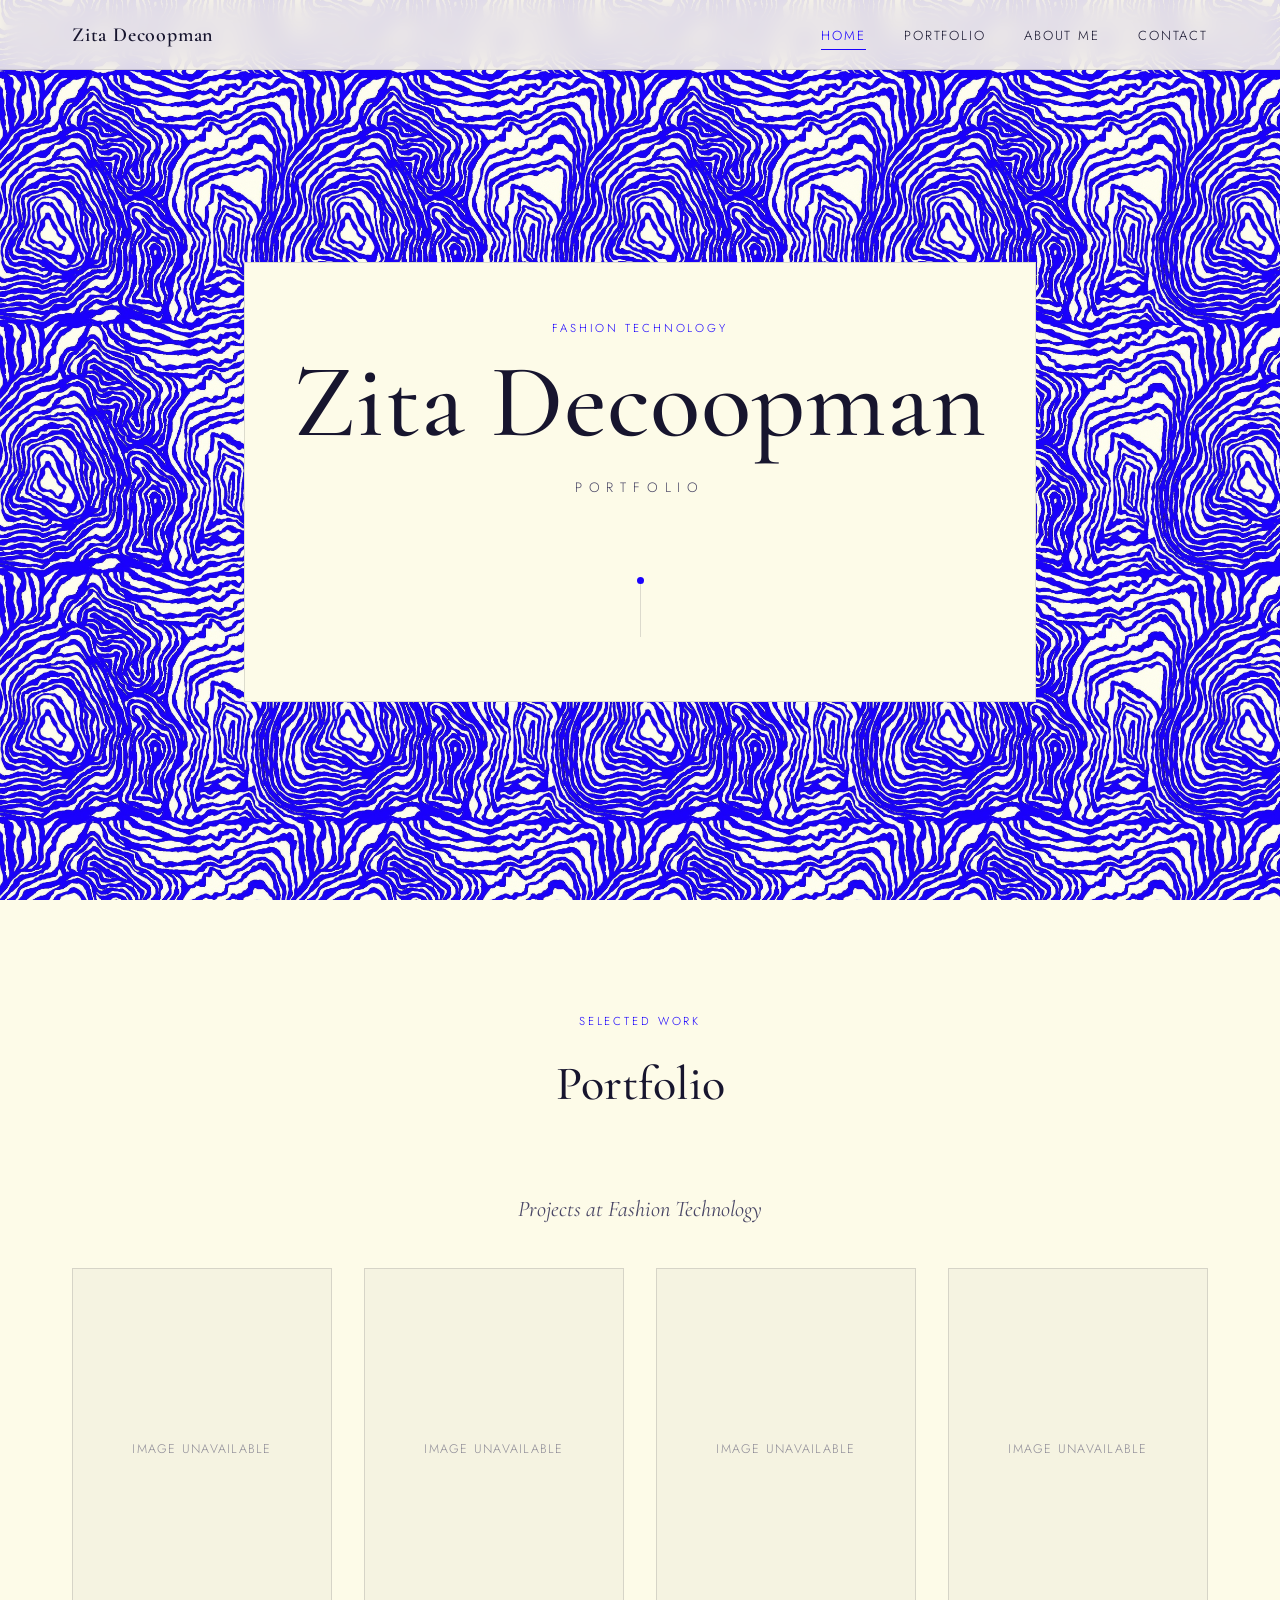
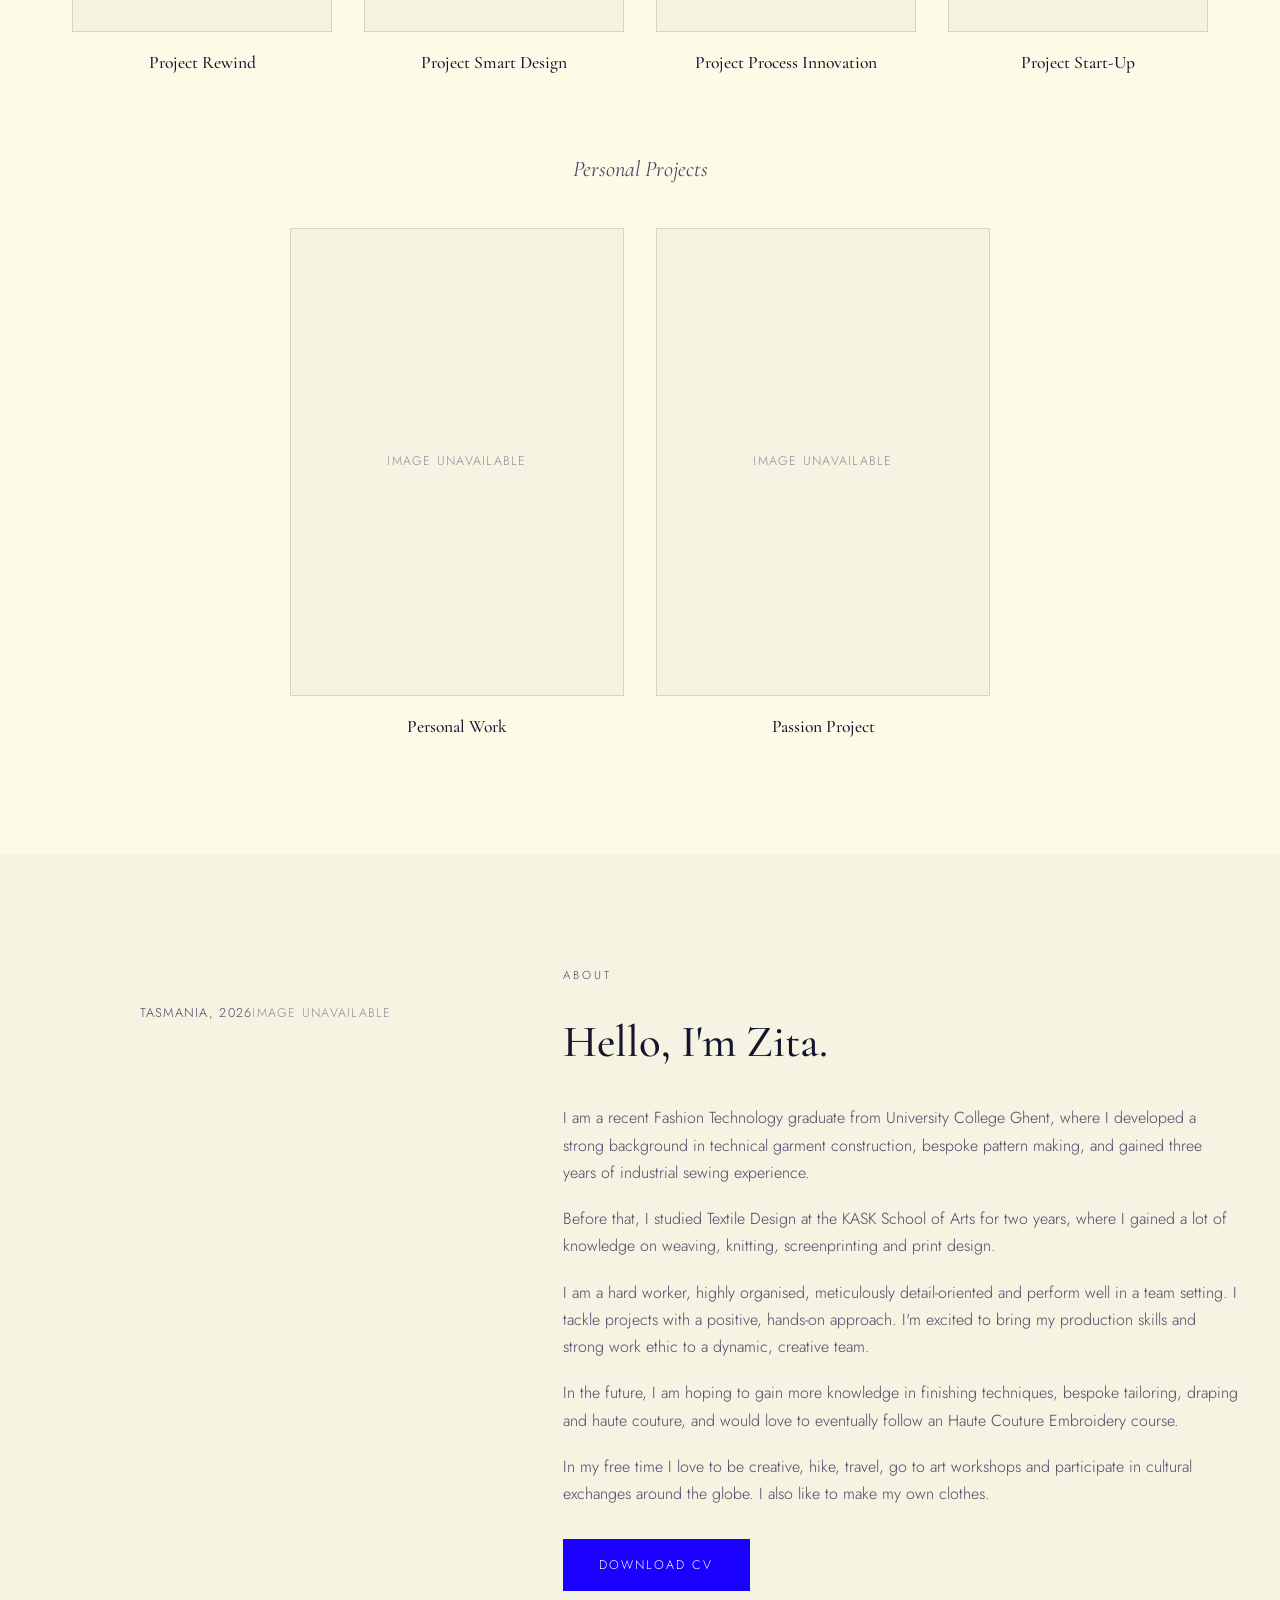
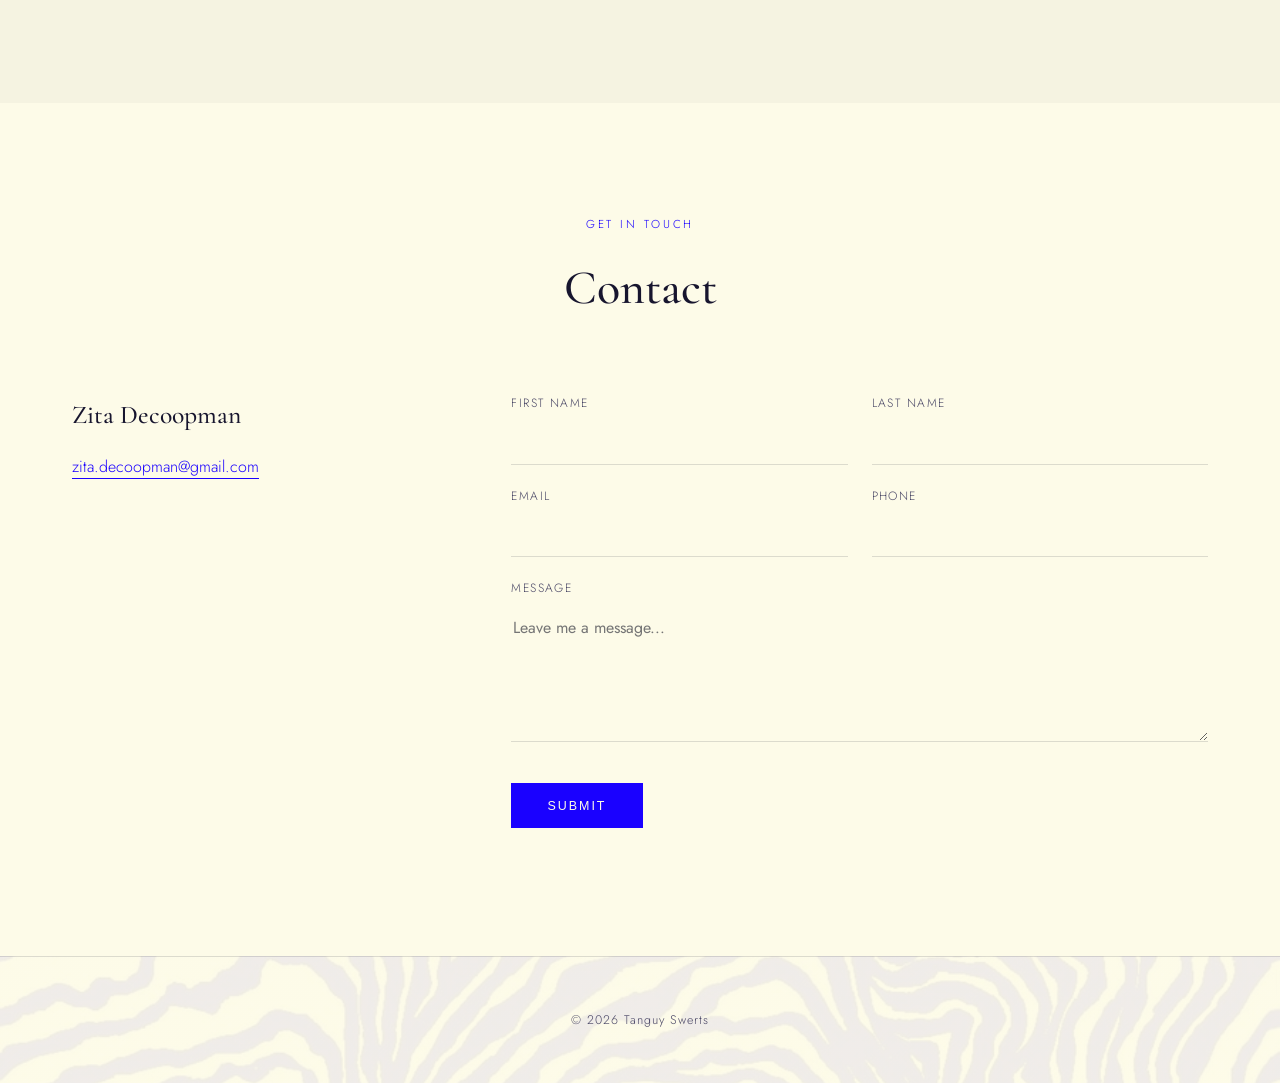
==== index.html @ 2f741ac9 "Add deferred publishing, off for now, and correct the copyright Same change as the Sojozino dashboar" ====
<!DOCTYPE html>
<html lang="en">
<head>
<meta charset="UTF-8">
<meta name="viewport" content="width=device-width, initial-scale=1.0">
<title>Zita Decoopman — Portfolio</title>
<link rel="icon" href="assets/favicon.svg" type="image/svg+xml">
<meta name="description" id="metaDescription" content="Zita Decoopman — Fashion Technology portfolio: garment construction, pattern making, and textile design.">
<meta property="og:type" content="website">
<meta property="og:title" id="ogTitle" content="Zita Decoopman — Portfolio">
<meta property="og:description" id="ogDescription" content="Fashion Technology portfolio: garment construction, pattern making, and textile design.">
<meta property="og:image" id="ogImage" content="">
<meta name="twitter:card" content="summary_large_image">
<link rel="stylesheet" href="styles.css?v=20260817w">
<link rel="preconnect" href="https://fonts.googleapis.com">
<link rel="preconnect" href="https://fonts.gstatic.com" crossorigin>
<link href="https://fonts.googleapis.com/css2?family=Cormorant+Garamond:ital,wght@0,400;0,500;0,600;1,400&family=Jost:wght@300;400;500;600&display=swap" rel="stylesheet">
</head>
<body>

<div class="noise"></div>

<header class="site-header">
  <nav class="nav">
    <a class="brand" href="#top">Zita Decoopman</a>
    <button class="nav-toggle" id="navToggle" aria-label="Toggle menu"><span></span></button>
    <ul class="nav-links" id="navLinks">
      <li><a href="#top" class="active">Home</a></li>
      <li><a href="#portfolio">Portfolio</a></li>
      <li><a href="#about">About me</a></li>
      <li><a href="#contact">Contact</a></li>
    </ul>
  </nav>
</header>

<main>

  <section class="hero" id="top">
    <div class="hero-inner">
      <p class="eyebrow" id="heroEyebrow">Fashion Technology</p>
      <h1 id="heroName">Zita<br>Decoopman</h1>
      <p class="hero-sub" id="heroSub">Portfolio</p>
      <a href="#portfolio" class="scroll-cue" aria-label="Scroll to portfolio">
        <span></span>
      </a>
    </div>
  </section>

  <section class="section" id="portfolio">
    <div class="section-head">
      <p class="eyebrow">Selected Work</p>
      <h2>Portfolio</h2>
    </div>

    <div class="group">
      <h3 class="group-title" id="groupTitleFashion">Projects at Fashion Technology</h3>
      <div class="grid" id="grid-fashion-technology">

        <a class="card" href="project.html?slug=rewind">
          <div class="card-img">
            <img src="https://static.wixstatic.com/media/2b9010_2779f286eb1f439da102f7cb54a46444~mv2.jpg/v1/crop/x_0,y_165,w_3000,h_4170/fill/w_600,h_836,al_c,q_90,usm_0.66_1.00_0.01,enc_avif,quality_auto/Project1Zita3.jpg" alt="Project Rewind" loading="lazy">
          </div>
          <h4>Project Rewind</h4>
        </a>

        <a class="card" href="project.html?slug=project-smart-design">
          <div class="card-img">
            <img src="https://static.wixstatic.com/media/2b9010_55c07d2bf1d54e5b99c849e26a76e49b~mv2.png/v1/crop/x_15,y_0,w_631,h_878/fill/w_600,h_836,al_c,q_90,usm_0.66_1.00_0.01,enc_avif,quality_auto/moodboard.png" alt="Project Smart Design" loading="lazy">
          </div>
          <h4>Project Smart Design</h4>
        </a>

        <a class="card" href="project.html?slug=project-1">
          <div class="card-img">
            <img src="https://static.wixstatic.com/media/2b9010_dcf22825c2104f6ab67da7e4a5bf4349~mv2.png/v1/crop/x_0,y_9,w_468,h_652/fill/w_600,h_836,al_c,q_90,usm_0.66_1.00_0.01,enc_avif,quality_auto/Afbeelding1.png" alt="Project Process Innovation" loading="lazy">
          </div>
          <h4>Project Process Innovation</h4>
        </a>

        <a class="card" href="project.html?slug=project-start-up">
          <div class="card-img">
            <img src="https://static.wixstatic.com/media/2b9010_7824657309d9474cb3e39d6437048b00~mv2.jpg/v1/fill/w_600,h_900,al_c,q_90,usm_0.66_1.00_0.01,enc_avif,quality_auto/2b9010_7824657309d9474cb3e39d6437048b00~mv2.jpg" alt="Project Start-Up" loading="lazy">
          </div>
          <h4>Project Start-Up</h4>
        </a>

      </div>
    </div>

    <div class="group">
      <h3 class="group-title" id="groupTitlePersonal">Personal Projects</h3>
      <div class="grid grid-narrow" id="grid-personal">

        <a class="card" href="project.html?slug=personal-projects">
          <div class="card-img">
            <img src="https://static.wixstatic.com/media/2b9010_03bd9e8658604ad49a6aa13436086335~mv2.jpg/v1/crop/x_0,y_40,w_3508,h_4880/fill/w_600,h_836,al_c,q_90,usm_0.66_1.00_0.01,enc_avif,quality_auto/Streep%20motief%202%20versie%202%20herhaling%20bordeaux%20achtergrond.jpg" alt="Personal work" loading="lazy">
          </div>
          <h4>Personal Work</h4>
        </a>

        <a class="card" href="project.html?slug=my-biggest-passion-project">
          <div class="card-img">
            <img src="https://static.wixstatic.com/media/2b9010_32876051d1324bd6bece70205273ed70~mv2.jpg/v1/crop/x_0,y_170,w_3602,h_5011/fill/w_600,h_836,al_c,q_90,usm_0.66_1.00_0.01,enc_avif,quality_auto/000058_JPG.jpg" alt="Passion Project" loading="lazy">
          </div>
          <h4>Passion Project</h4>
        </a>

      </div>
    </div>
  </section>

  <section class="section about" id="about">
    <div class="about-grid">
      <div class="about-img">
        <img id="aboutPhoto" src="https://static.wixstatic.com/media/2b9010_cdddf2bce00c4118ad6ce1038162e111~mv2.jpg/v1/fill/w_760,h_900,al_c,q_90,usm_0.66_1.00_0.01,enc_avif,quality_auto/IMG20260212152751.jpg" alt="Zita Decoopman">
        <p class="caption" id="aboutCaption">Tasmania, 2026</p>
      </div>
      <div class="about-copy">
        <p class="eyebrow" id="aboutEyebrow">About</p>
        <h2 id="aboutHeading">Hello, I'm Zita.</h2>
        <div id="aboutParagraphs">
          <p>I am a recent Fashion Technology graduate from University College Ghent, where I developed a strong background in technical garment construction, bespoke pattern making, and gained three years of industrial sewing experience.</p>
          <p>Before that, I studied Textile Design at the KASK School of Arts for two years, where I gained a lot of knowledge on weaving, knitting, screenprinting and print design.</p>
          <p>I am a hard worker, highly organised, meticulously detail-oriented and perform well in a team setting. I tackle projects with a positive, hands-on approach. I'm excited to bring my production skills and strong work ethic to a dynamic, creative team.</p>
          <p>In the future, I am hoping to gain more knowledge in finishing techniques, bespoke tailoring, draping and haute couture, and would love to eventually follow an Haute Couture Embroidery course.</p>
          <p>In my free time I love to be creative, hike, travel, go to art workshops and participate in cultural exchanges around the globe. I also like to make my own clothes.</p>
        </div>
        <a class="btn" id="cvLink" href="https://d9d3094d-d20d-4425-894e-5f9dd99a4810.filesusr.com/ugd/2b9010_0c677cfa68ea4978b6426710576d04e5.docx?dn=Resume%20Zita%20Decoopman.docx">Download CV</a>
      </div>
    </div>
  </section>

  <section class="section contact" id="contact">
    <div class="section-head">
      <p class="eyebrow">Get in touch</p>
      <h2>Contact</h2>
    </div>
    <div class="contact-grid">
      <div class="contact-info">
        <h3 id="contactName">Zita Decoopman</h3>
        <p><a href="mailto:zita.decoopman@gmail.com" id="contactEmail">zita.decoopman@gmail.com</a></p>
      </div>
      <form class="contact-form" id="contactForm">
        <div class="row">
          <div class="field">
            <label for="fname">First Name</label>
            <input type="text" id="fname" name="fname" required>
          </div>
          <div class="field">
            <label for="lname">Last Name</label>
            <input type="text" id="lname" name="lname">
          </div>
        </div>
        <div class="row">
          <div class="field">
            <label for="email">Email</label>
            <input type="email" id="email" name="email" required>
          </div>
          <div class="field">
            <label for="phone">Phone</label>
            <input type="tel" id="phone" name="phone">
          </div>
        </div>
        <div class="field">
          <label for="message">Message</label>
          <textarea id="message" name="message" rows="5" placeholder="Leave me a message..." required></textarea>
        </div>
        <button type="submit" class="btn">Submit</button>
        <p class="form-note" id="formNote"></p>
      </form>
    </div>
  </section>

</main>

<footer class="site-footer">
  <div class="social-links" id="socialLinks"></div>
  <p>&copy; <span id="year"></span> Tanguy Swerts</p>
</footer>

<script src="site-data.js?v=20260817o"></script>
<script src="script.js?v=20260817r"></script>
</body>
</html>
---- styles.css ----
:root {
  --cream: #fdfbe8;
  --cream-2: #f9f4d8;
  --ink: #17152e;
  --ink-soft: #4a4766;
  --accent: #1a01ff;
  --accent-dark: #1200b8;
  --line: rgba(23,21,46,0.14);
  --serif: 'Cormorant Garamond', Georgia, serif;
  --sans: 'Jost', 'Helvetica Neue', Arial, sans-serif;
}

* { box-sizing: border-box; }
html { scroll-behavior: smooth; }

body {
  margin: 0;
  background: var(--cream);
  color: var(--ink);
  font-family: var(--sans);
  font-weight: 300;
  line-height: 1.7;
  -webkit-font-smoothing: antialiased;
}

/* Fixed header covers the top ~5.5rem of the viewport, so an anchor-linked
   section (nav click, #hash in a URL) would otherwise land partly hidden
   behind it. */
section[id], .hero { scroll-margin-top: 5.5rem; }

/* Subtle film-grain texture over the whole page — a cheap, static SVG noise
   pattern (no image request), very low opacity so it reads as paper texture
   rather than visible noise. Sits above the background, below all content. */
.noise {
  position: fixed;
  inset: 0;
  z-index: 1;
  pointer-events: none;
  opacity: 0.035;
  mix-blend-mode: multiply;
  background-image: url("data:image/svg+xml,%3Csvg xmlns='http://www.w3.org/2000/svg' width='160' height='160'%3E%3Cfilter id='n'%3E%3CfeTurbulence type='fractalNoise' baseFrequency='0.85' numOctaves='2' stitchTiles='stitch'/%3E%3C/filter%3E%3Crect width='100%25' height='100%25' filter='url(%23n)'/%3E%3C/svg%3E");
}

img { max-width: 100%; display: block; }

a {
  color: inherit;
  text-decoration: none;
}

.eyebrow {
  font-family: var(--sans);
  text-transform: uppercase;
  letter-spacing: 0.25em;
  font-size: 0.72rem;
  color: var(--accent);
  margin: 0 0 0.8rem;
}

h1, h2, h3, h4 {
  font-family: var(--serif);
  font-weight: 500;
  margin: 0;
  color: var(--ink);
}

/* Header / Nav */
.site-header {
  position: fixed;
  top: 0; left: 0; right: 0;
  z-index: 100;
  background: rgba(253,251,232,0.85);
  backdrop-filter: blur(10px);
  border-bottom: 1px solid var(--line);
}

.nav {
  max-width: 1200px;
  margin: 0 auto;
  padding: 1.1rem 2rem;
  display: flex;
  align-items: center;
  justify-content: space-between;
}

.nav-left {
  display: flex;
  align-items: center;
  gap: 0.9rem;
}

.brand {
  font-family: var(--serif);
  font-size: 1.25rem;
  letter-spacing: 0.04em;
  font-weight: 600;
}

/* Back-to-portfolio control on project pages, living in the nav bar instead
   of floating over the page content (where it could overlap a long title). */
.nav-back {
  display: inline-flex;
  align-items: center;
  justify-content: center;
  width: 32px;
  height: 32px;
  flex-shrink: 0;
  border: 1px solid var(--line);
  border-radius: 50%;
  font-size: 1.1rem;
  line-height: 1;
  color: var(--ink-soft);
  transition: background 0.2s, color 0.2s, border-color 0.2s;
}
.nav-back:hover {
  background: var(--accent);
  border-color: var(--accent);
  color: var(--cream);
}

.nav-links {
  list-style: none;
  display: flex;
  gap: 2.4rem;
  margin: 0;
  padding: 0;
}

.nav-links a {
  font-size: 0.82rem;
  text-transform: uppercase;
  letter-spacing: 0.14em;
  padding-bottom: 4px;
  border-bottom: 1px solid transparent;
  transition: border-color 0.25s, color 0.25s;
}

.nav-links a:hover,
.nav-links a.active {
  border-color: var(--accent);
  color: var(--accent);
}

.nav-toggle {
  display: none;
  background: none;
  border: none;
  width: 28px;
  height: 20px;
  position: relative;
  cursor: pointer;
}
.nav-toggle span,
.nav-toggle::before,
.nav-toggle::after {
  content: '';
  position: absolute;
  left: 0; right: 0;
  height: 1px;
  background: var(--ink);
  transition: 0.25s;
}
.nav-toggle::before { top: 0; }
.nav-toggle span { top: 50%; transform: translateY(-50%); }
.nav-toggle::after { bottom: 0; }

/* Hero */
.hero {
  min-height: 100vh;
  display: flex;
  align-items: center;
  justify-content: center;
  text-align: center;
  padding: 6rem 1.5rem 2rem;
  position: relative;
  background-image: url('assets/hero-pattern.jpg');
  background-repeat: repeat;
  background-size: 300px auto;
}

.hero-inner {
  max-width: 900px;
  position: relative;
  z-index: 1;
  background: var(--cream);
  padding: 3.5rem 3rem;
  border: 1px solid var(--line);
}

.hero h1 {
  font-size: clamp(3rem, 9vw, 6.5rem);
  line-height: 0.98;
  letter-spacing: 0.01em;
}

.hero-sub {
  margin-top: 1.4rem;
  text-transform: uppercase;
  letter-spacing: 0.5em;
  font-size: 0.85rem;
  color: var(--ink-soft);
}

.scroll-cue {
  display: inline-block;
  margin-top: 4rem;
  width: 1px;
  height: 60px;
  background: var(--line);
  position: relative;
}
.scroll-cue span {
  position: absolute;
  top: 0; left: -3px;
  width: 7px; height: 7px;
  border-radius: 50%;
  background: var(--accent);
  animation: cue 2.2s ease-in-out infinite;
}
@keyframes cue {
  0% { top: 0; opacity: 1; }
  90% { top: 54px; opacity: 0; }
  100% { top: 54px; opacity: 0; }
}

/* Sections */
.section {
  max-width: 1200px;
  margin: 0 auto;
  padding: 7rem 2rem;
}

.section-head {
  text-align: center;
  margin-bottom: 4rem;
}

.section-head h2 { font-size: clamp(2.2rem, 4vw, 3rem); }

.group { margin-bottom: 4.5rem; }
.group:last-child { margin-bottom: 0; }

.group-title {
  font-size: 1.4rem;
  font-style: italic;
  font-weight: 400;
  text-align: center;
  margin-bottom: 2.5rem;
  color: var(--ink-soft);
}

.grid {
  display: grid;
  grid-template-columns: repeat(auto-fill, minmax(230px, 1fr));
  gap: 2rem;
}

.grid-narrow {
  grid-template-columns: repeat(auto-fill, minmax(230px, 1fr));
  max-width: 700px;
  margin: 0 auto;
}

.card { display: block; cursor: pointer; }

.card-img {
  aspect-ratio: 3 / 4.2;
  overflow: hidden;
  background: var(--cream-2);
  border: 1px solid var(--line);
  transition: border-color 0.4s, box-shadow 0.4s, transform 0.4s cubic-bezier(.2,.7,.3,1);
}

.card-img img {
  width: 100%;
  height: 100%;
  object-fit: cover;
  transition: transform 0.6s cubic-bezier(.2,.7,.3,1);
}

.card:hover .card-img {
  border-color: var(--accent);
  box-shadow: 0 16px 40px rgba(23,21,46,0.16);
  transform: translateY(-4px);
}
.card:hover .card-img img { transform: scale(1.06); }
.card h4 { transition: color 0.3s; }
.card:hover h4 { color: var(--accent); }

.img-fallback img { display: none; }
.img-fallback {
  display: flex;
  align-items: center;
  justify-content: center;
  text-align: center;
  padding: 1.5rem;
}
.img-fallback::after {
  content: "Image unavailable";
  font-family: var(--sans);
  font-size: 0.78rem;
  text-transform: uppercase;
  letter-spacing: 0.1em;
  color: var(--ink-soft);
  opacity: 0.6;
}

.card h4 {
  margin-top: 1rem;
  font-size: 1.1rem;
  font-weight: 500;
  text-align: center;
}

/* About */
.about { background: var(--cream-2); max-width: none; }
.about-grid {
  max-width: 1200px;
  margin: 0 auto;
  display: grid;
  grid-template-columns: 0.8fr 1.2fr;
  gap: 4.5rem;
  align-items: start;
}

.about-img img {
  width: 100%;
  aspect-ratio: 4/5;
  object-fit: cover;
  border: 1px solid var(--line);
}
.about-img .caption {
  margin-top: 0.8rem;
  font-size: 0.8rem;
  letter-spacing: 0.1em;
  text-transform: uppercase;
  color: var(--ink-soft);
  text-align: center;
}

.about-copy h2 { font-size: clamp(2rem, 3.6vw, 2.8rem); margin-bottom: 1.5rem; }
.about-copy p { color: var(--ink-soft); margin: 0 0 1.2rem; }

.btn {
  display: inline-block;
  margin-top: 0.8rem;
  padding: 0.9rem 2.2rem;
  background: var(--accent);
  color: var(--cream);
  text-transform: uppercase;
  letter-spacing: 0.16em;
  font-size: 0.78rem;
  border: 1px solid var(--accent);
  cursor: pointer;
  transition: background 0.25s, color 0.25s;
}
.btn:hover {
  background: transparent;
  color: var(--accent);
}

/* Contact */
.contact-grid {
  display: grid;
  grid-template-columns: 0.7fr 1.3fr;
  gap: 4rem;
}

.contact-info h3 {
  font-size: 1.6rem;
  margin-bottom: 0.8rem;
}
.contact-info a { color: var(--accent); border-bottom: 1px solid var(--accent); }

.row {
  display: grid;
  grid-template-columns: 1fr 1fr;
  gap: 1.5rem;
}

.field {
  margin-bottom: 1.3rem;
}

.field label {
  display: block;
  font-size: 0.75rem;
  text-transform: uppercase;
  letter-spacing: 0.12em;
  color: var(--ink-soft);
  margin-bottom: 0.5rem;
}

.field input,
.field textarea {
  width: 100%;
  border: none;
  border-bottom: 1px solid var(--line);
  background: transparent;
  padding: 0.6rem 0.1rem;
  font-family: var(--sans);
  font-size: 1rem;
  color: var(--ink);
  resize: vertical;
}
.field input:focus,
.field textarea:focus {
  outline: none;
  border-color: var(--accent);
}

.form-note {
  margin-top: 1rem;
  font-size: 0.85rem;
  color: var(--accent);
}

/* Footer */
.site-footer {
  position: relative;
  text-align: center;
  padding: 2.5rem 1rem;
  font-size: 0.78rem;
  letter-spacing: 0.08em;
  color: var(--ink-soft);
  border-top: 1px solid var(--line);
  background-image:
    linear-gradient(rgba(253,251,232,0.94), rgba(253,251,232,0.94)),
    url('assets/motif-single.jpg');
  background-size: cover;
  background-position: center 30%;
}
.site-footer p { position: relative; z-index: 1; }
.social-links {
  position: relative;
  z-index: 1;
  display: flex;
  justify-content: center;
  gap: 1.1rem;
  margin-bottom: 1rem;
}
.social-links:empty { display: none; margin-bottom: 0; }
.social-links a {
  display: inline-flex;
  align-items: center;
  justify-content: center;
  width: 34px;
  height: 34px;
  border: 1px solid var(--line);
  border-radius: 50%;
  color: var(--ink-soft);
  transition: color 0.2s, border-color 0.2s, transform 0.2s;
}
.social-links a:hover { color: var(--accent); border-color: var(--accent); transform: translateY(-2px); }

/* Project detail pages */
.project-hero {
  max-width: 900px;
  margin: 0 auto;
  padding: 9.5rem 2rem 3rem;
  text-align: center;
}
.project-hero .eyebrow { margin-bottom: 1rem; }
.project-hero h1 { font-size: clamp(2.4rem, 5.5vw, 4rem); }
.project-meta {
  margin-top: 1.4rem;
  display: flex;
  justify-content: center;
  gap: 0.6rem 1.4rem;
  flex-wrap: wrap;
  font-size: 0.8rem;
  text-transform: uppercase;
  letter-spacing: 0.1em;
  color: var(--ink-soft);
}
.project-meta span:not(:last-child)::after {
  content: '·';
  margin-left: 1.4rem;
  color: var(--line);
}

.project-body { padding-bottom: 1rem; }
.project-body h2 {
  font-size: 1.8rem;
  margin: 0 0 1.2rem;
}
.project-body h3 {
  font-size: 1.3rem;
  font-style: italic;
  font-weight: 400;
  color: var(--ink-soft);
  margin: 2.2rem 0 1rem;
}
.project-body p {
  color: var(--ink-soft);
  margin: 0 0 1.2rem;
}
.project-body > p:first-child { margin-top: 0; }
.gallery-caption {
  font-size: 0.8rem;
  font-style: italic;
  color: var(--accent) !important;
  margin: 0.6rem 0 1.4rem !important;
}

.file-block {
  display: flex;
  align-items: center;
  gap: 1rem;
  max-width: 420px;
  margin: 0.4rem 0 1.4rem;
  padding: 1rem 1.3rem;
  border: 1px solid var(--line);
  border-radius: 10px;
  background: var(--cream-2);
  text-decoration: none;
  color: var(--ink);
  transition: border-color 0.25s, transform 0.25s, box-shadow 0.25s;
}
.file-block:hover {
  border-color: var(--accent);
  transform: translateY(-2px);
  box-shadow: 0 8px 22px rgba(23,21,46,0.12);
}
.file-block .file-icon {
  font-size: 1.7rem;
  line-height: 1;
  flex-shrink: 0;
}
.file-block .file-info strong {
  display: block;
  font-size: 0.92rem;
  font-weight: 500;
}
.file-block .file-info span {
  font-size: 0.75rem;
  color: var(--ink-soft);
  text-transform: uppercase;
  letter-spacing: 0.06em;
}
.band--dark .file-block {
  background: rgba(253,251,232,0.08);
  border-color: rgba(253,251,232,0.25);
  color: var(--cream);
}
.band--dark .file-block .file-info span { color: rgba(253,251,232,0.65); }

/* Cover-image variant: the file shows an actual preview (e.g. a document's
   cover page) stacked above the label, instead of a generic icon beside it. */
.file-block--cover {
  flex-direction: column;
  align-items: stretch;
  max-width: 320px;
  padding: 0;
  overflow: hidden;
  margin-left: auto;
  margin-right: auto;
}
.file-block--cover img {
  width: 100%;
  height: auto;
  display: block;
  border-bottom: 1px solid var(--line);
}
.band--dark .file-block--cover img { border-color: rgba(253,251,232,0.25); }
.file-block--cover .file-info { padding: 0.9rem 1.1rem 1.1rem; }

/* Binds a run of blocks (e.g. text + a gallery + a file) into one visual unit
   when they don't fit the simple text/media split layout. */
.content-group {
  border: 1px solid var(--line);
  border-radius: 12px;
  padding: 1.8rem;
  margin: 0 0 1.4rem;
  background: rgba(23,21,46,0.02);
}
.band--dark .content-group { background: rgba(253,251,232,0.04); border-color: rgba(253,251,232,0.2); }
.content-group > *:last-child { margin-bottom: 0; }
.content-group .project-gallery { margin-top: 1rem; }
.content-group .file-block { margin-top: 1rem; margin-bottom: 0; }

/* A group's media with no text alongside it — rendered constrained/centered
   like a standalone block would be, instead of stretched into a full-width
   bordered card where it just sits alone. */
.group-media-only { max-width: 600px; margin: 0 auto 1.4rem; }
.group-media-only .project-gallery { margin-top: 0; }
.group-media-only > *:not(:last-child) { margin-bottom: 1.4rem; }

/* Multiple media items sharing one side of a split, or stacked above/below
   the text (explicit group layout choices). ".grid" arranges them 2-up
   instead of one per row. */
.split-media-stack, .group-media-stack { display: flex; flex-direction: column; gap: 1.4rem; }
.group-media-stack { margin-bottom: 1.4rem; }
.split-media-stack.grid, .group-media-stack.grid {
  display: grid;
  grid-template-columns: repeat(2, 1fr);
  align-items: start;
}

/* Alternating background bands */
.band {
  padding: 4rem 2rem;
  transition: background-color 0.4s;
}
.band-inner {
  max-width: 760px;
  margin: 0 auto;
}
.band-inner.wide { max-width: 1040px; }
.band--a { background: var(--cream); }
.band--b { background: var(--cream-2); }
.band--tint { background: #eceaff; }
.band--tint h2, .band--tint h3 { color: var(--ink); }
.band--dark { background: var(--ink); }
.band--dark h2, .band--dark h3 { color: var(--cream); }
.band--dark p { color: rgba(253,251,232,0.72); }
.band--dark .project-gallery img { border-color: rgba(253,251,232,0.25); }
.band--dark .eyebrow { color: #9d90ff; }
.band:first-of-type { padding-top: 5rem; }
.band:last-of-type { padding-bottom: 6rem; }

/* Split text + media layout, alternating direction */
.split {
  display: grid;
  grid-template-columns: 1fr 1fr;
  gap: 3rem;
  align-items: center;
}
.split--reverse .split-text { order: 2; }
.split--reverse .split-media { order: 1; }
.split-media {
  display: flex;
  flex-direction: column;
  gap: 0.6rem;
  justify-content: center;
}
.split-media img {
  width: 100%;
  height: auto;
  display: block;
  border: 1px solid var(--line);
}
.split-text h2 { margin-top: 0; }
.split-text p:last-child { margin-bottom: 0; }

/* Grid by default — used as-is by the older hand-built project pages, which
   set their own cols-N class directly in raw HTML with no per-photo sizing
   control. Dashboard-rendered galleries (project-render.js) instead set
   `display:flex` inline per-instance, switching just that gallery over to
   the flex-based, consistently-sized layout below — the grid rules here are
   simply inert (not read) once a container is flex instead, so both modes
   coexist safely on the same class name. */
.project-gallery {
  display: grid;
  grid-template-columns: repeat(auto-fit, minmax(200px, 1fr));
  gap: 1rem;
  margin: 1.6rem 0 1.8rem;
  align-items: start;
  flex-wrap: wrap;
  /* Unset (legacy galleries, and auto-column dashboard ones) falls back to
     none — a no-op. Only an explicit-column dashboard gallery sets this. */
  max-width: var(--gallery-cap, none);
}
.project-gallery.cols-1 { grid-template-columns: 1fr; }
.project-gallery.cols-2 { grid-template-columns: repeat(2, 1fr); }
.project-gallery.cols-3 { grid-template-columns: repeat(3, 1fr); }
.project-gallery.cols-4 { grid-template-columns: repeat(auto-fit, minmax(120px, 1fr)); }
.project-gallery.cols-5 { grid-template-columns: repeat(auto-fit, minmax(100px, 1fr)); }
.project-gallery.cols-6 { grid-template-columns: repeat(auto-fit, minmax(90px, 1fr)); }
.project-gallery.wide { grid-template-columns: 1fr; }
/* Read only when the container is flex (dashboard-rendered galleries set
   --gallery-cell inline); a legacy grid gallery has no such custom property
   and this rule has no effect on it either way. Targets any direct child
   (an <img>, or a <figure> when a caption is present) so both markup shapes
   size correctly as flex items. */
.project-gallery > * { flex: 0 0 var(--gallery-cell, 240px); }
/* The stagger offset below is a transform, which doesn't add layout height —
   without this, the shifted-down images visually overlap whatever content
   comes right after the gallery (a caption, a paragraph). This reserves the
   space the offset actually occupies. */
.project-gallery.stagger { padding-bottom: 1.8rem; }
.project-gallery.stagger > *:nth-child(even) { transform: translateY(1.8rem); }
.project-gallery img {
  width: 100%;
  height: auto;
  display: block;
  border: 1px solid var(--line);
  background: var(--cream-2);
  cursor: zoom-in;
  transition: transform 0.4s cubic-bezier(.2,.7,.3,1), box-shadow 0.4s;
}
/* Default — holds every photo to the same cell shape so the grid lines up,
   without cropping into the photo itself: object-fit:contain letterboxes
   (against --cream-2, matching the img background above) rather than
   cutting off any of the actual image. Galleries can opt out per-block. */
.project-gallery.uniform img { aspect-ratio: 3 / 4; object-fit: contain; }
.project-gallery img:hover {
  transform: scale(1.03);
  box-shadow: 0 12px 32px rgba(23,21,46,0.16);
}
.project-gallery.stagger > *:nth-child(even) img:hover { transform: scale(1.03) translateY(0); }
.project-gallery figure { margin: 0; }
.project-gallery figcaption {
  margin-top: 0.5rem;
  font-size: 0.75rem;
  text-transform: uppercase;
  letter-spacing: 0.08em;
  color: var(--ink-soft);
  text-align: center;
}

.project-nav {
  max-width: 760px;
  margin: 0 auto;
  padding: 4rem 2rem 5rem;
  text-align: center;
}
.project-nav a {
  font-size: 0.8rem;
  text-transform: uppercase;
  letter-spacing: 0.14em;
  color: var(--accent);
  border-bottom: 1px solid var(--accent);
  padding-bottom: 2px;
}

/* Scroll reveal */
.reveal {
  opacity: 0;
  transform: translateY(28px);
  transition: opacity 0.7s cubic-bezier(.2,.7,.3,1), transform 0.7s cubic-bezier(.2,.7,.3,1);
}
.reveal.visible { opacity: 1; transform: translateY(0); }
.reveal-delay-1.visible { transition-delay: 0.1s; }
.reveal-delay-2.visible { transition-delay: 0.2s; }

/* Lightbox */
.lightbox {
  position: fixed;
  inset: 0;
  z-index: 200;
  background: rgba(23,21,46,0.92);
  display: flex;
  align-items: center;
  justify-content: center;
  padding: 4vh 4vw;
  opacity: 0;
  pointer-events: none;
  transition: opacity 0.25s;
}
.lightbox.open { opacity: 1; pointer-events: auto; }
.lightbox img {
  max-width: 100%;
  max-height: 92vh;
  object-fit: contain;
  box-shadow: 0 20px 60px rgba(0,0,0,0.5);
}
.lightbox-close {
  position: absolute;
  top: 1.5rem;
  right: 2rem;
  font-size: 2rem;
  color: var(--cream);
  background: none;
  border: none;
  cursor: pointer;
  line-height: 1;
}
.lightbox-nav {
  position: absolute;
  top: 50%;
  transform: translateY(-50%);
  font-size: 2.4rem;
  color: var(--cream);
  background: none;
  border: none;
  cursor: pointer;
  line-height: 1;
  padding: 0.5rem 0.8rem;
  opacity: 0.75;
  transition: opacity 0.2s;
}
.lightbox-nav:hover { opacity: 1; }
.lightbox-prev { left: 0.5rem; }
.lightbox-next { right: 0.5rem; }
.lightbox-counter {
  position: absolute;
  bottom: 1.5rem;
  left: 50%;
  transform: translateX(-50%);
  color: var(--cream);
  font-size: 0.8rem;
  letter-spacing: 0.06em;
  opacity: 0.8;
}
@media (max-width: 720px) {
  .lightbox-nav { font-size: 2rem; padding: 0.4rem 0.6rem; }
}

/* Responsive */
@media (max-width: 860px) {
  .about-grid, .contact-grid { grid-template-columns: 1fr; }
  .row { grid-template-columns: 1fr; }
  .project-gallery.cols-2, .project-gallery.cols-3 { grid-template-columns: 1fr; }
  .split, .split--reverse { grid-template-columns: 1fr; gap: 1.6rem; }
  .split-text, .split--reverse .split-text { order: 1; }
  .split-media, .split--reverse .split-media { order: 2; }
  .project-gallery.stagger { padding-bottom: 0; }
  .project-gallery.stagger > *:nth-child(even) { transform: none; }
  .band { padding: 3rem 1.5rem; }
}

@media (max-width: 720px) {
  .nav-toggle { display: block; }
  .nav-links {
    position: absolute;
    top: 100%; left: 0; right: 0;
    background: var(--cream);
    flex-direction: column;
    align-items: center;
    gap: 1.5rem;
    padding: 2rem 0;
    border-bottom: 1px solid var(--line);
    transform: translateY(-8px);
    opacity: 0;
    pointer-events: none;
    transition: 0.25s;
  }
  .nav-links.open {
    transform: translateY(0);
    opacity: 1;
    pointer-events: auto;
  }
  .section { padding: 5rem 1.5rem; }

  /* Galleries become a horizontally swipeable strip instead of wrapping into
     an ever-taller vertical block — a gallery with several photos otherwise
     forces a lot of scrolling just to get past it on a narrow screen. A
     small peek of the next/previous photo (via the container's own side
     padding + scroll-padding) signals it's swipeable. Applies uniformly to
     both grid-mode (legacy hand-built pages) and flex-mode (dashboard-
     rendered) galleries — the desktop column/size rules from either mode
     are simply inert once display and flex-wrap are overridden here. */
  .project-gallery {
    display: flex;
    flex-wrap: nowrap;
    max-width: none;
    overflow-x: auto;
    scroll-snap-type: x mandatory;
    -webkit-overflow-scrolling: touch;
    padding: 0 11%;
    scroll-padding: 0 11%;
  }
  .project-gallery > * {
    flex: 0 0 78%;
    scroll-snap-align: center;
  }
  .project-gallery.cols-1 > * { flex-basis: 88%; }
}
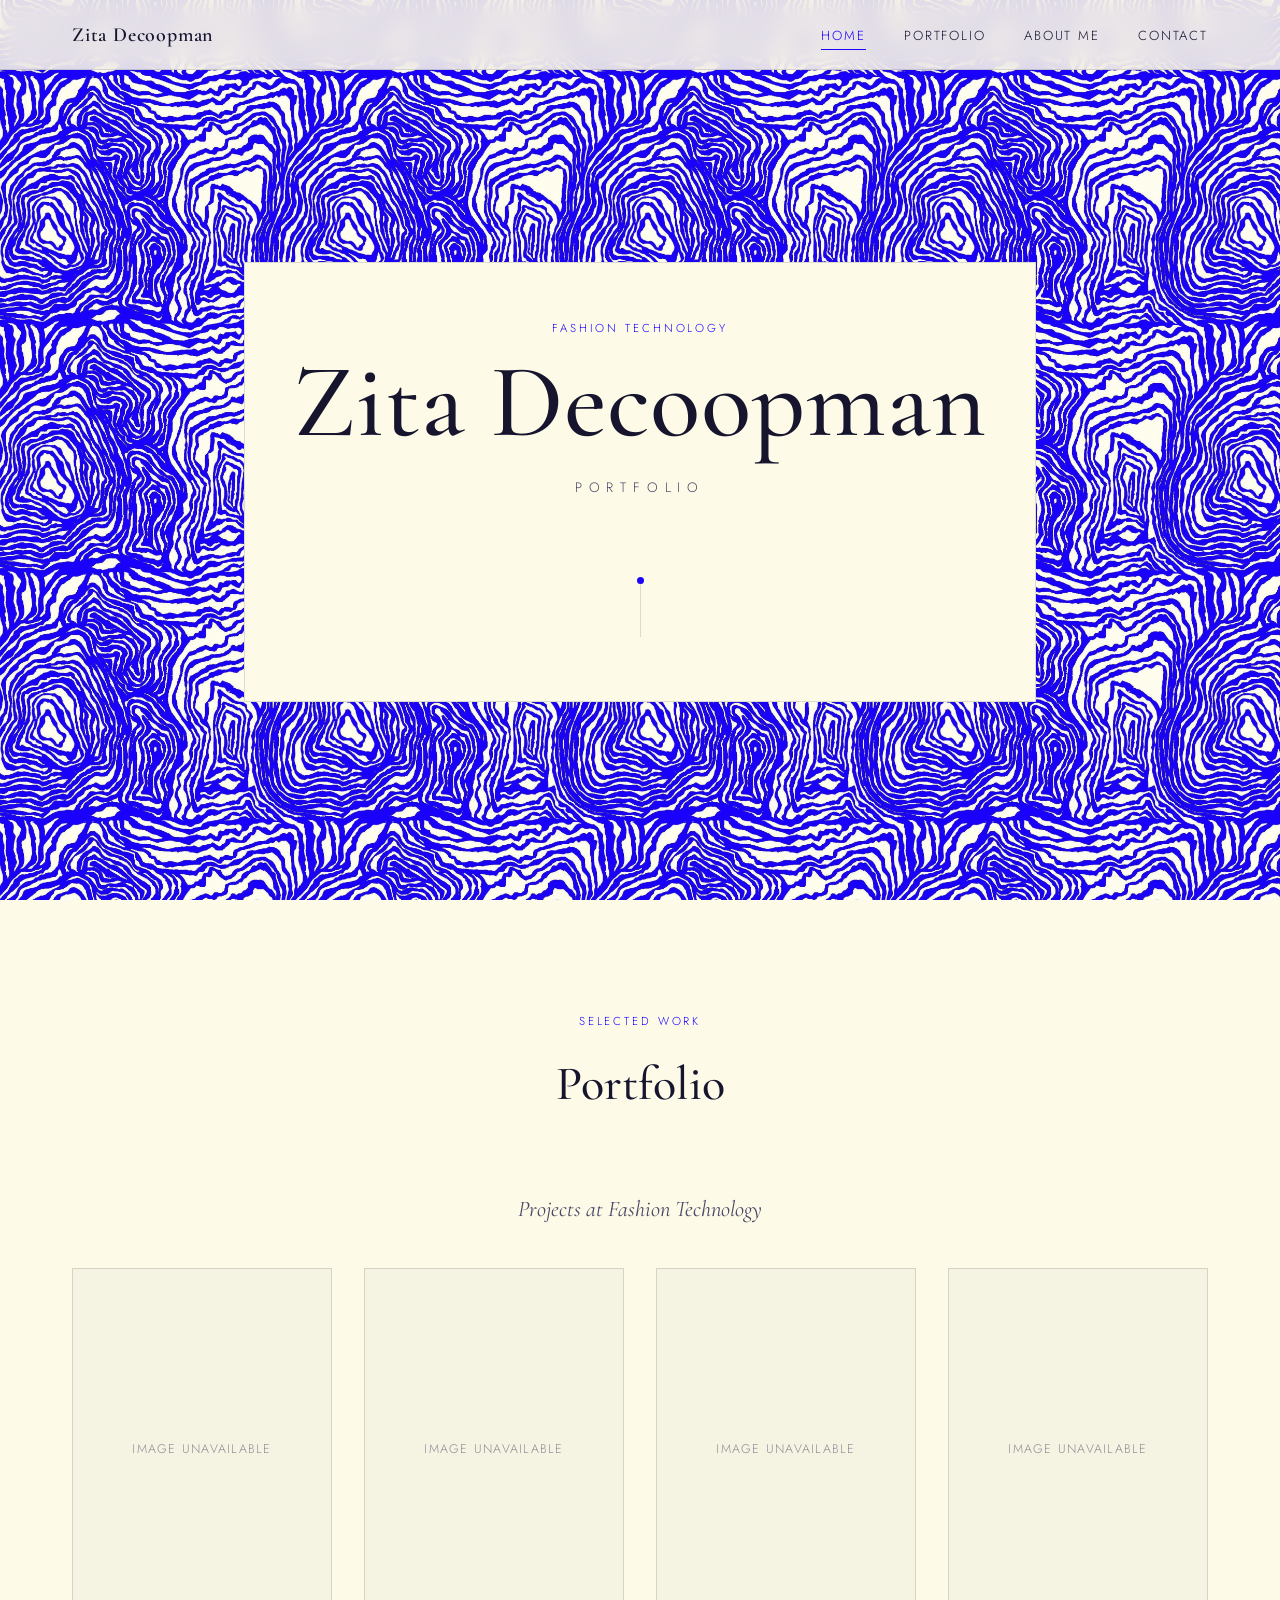
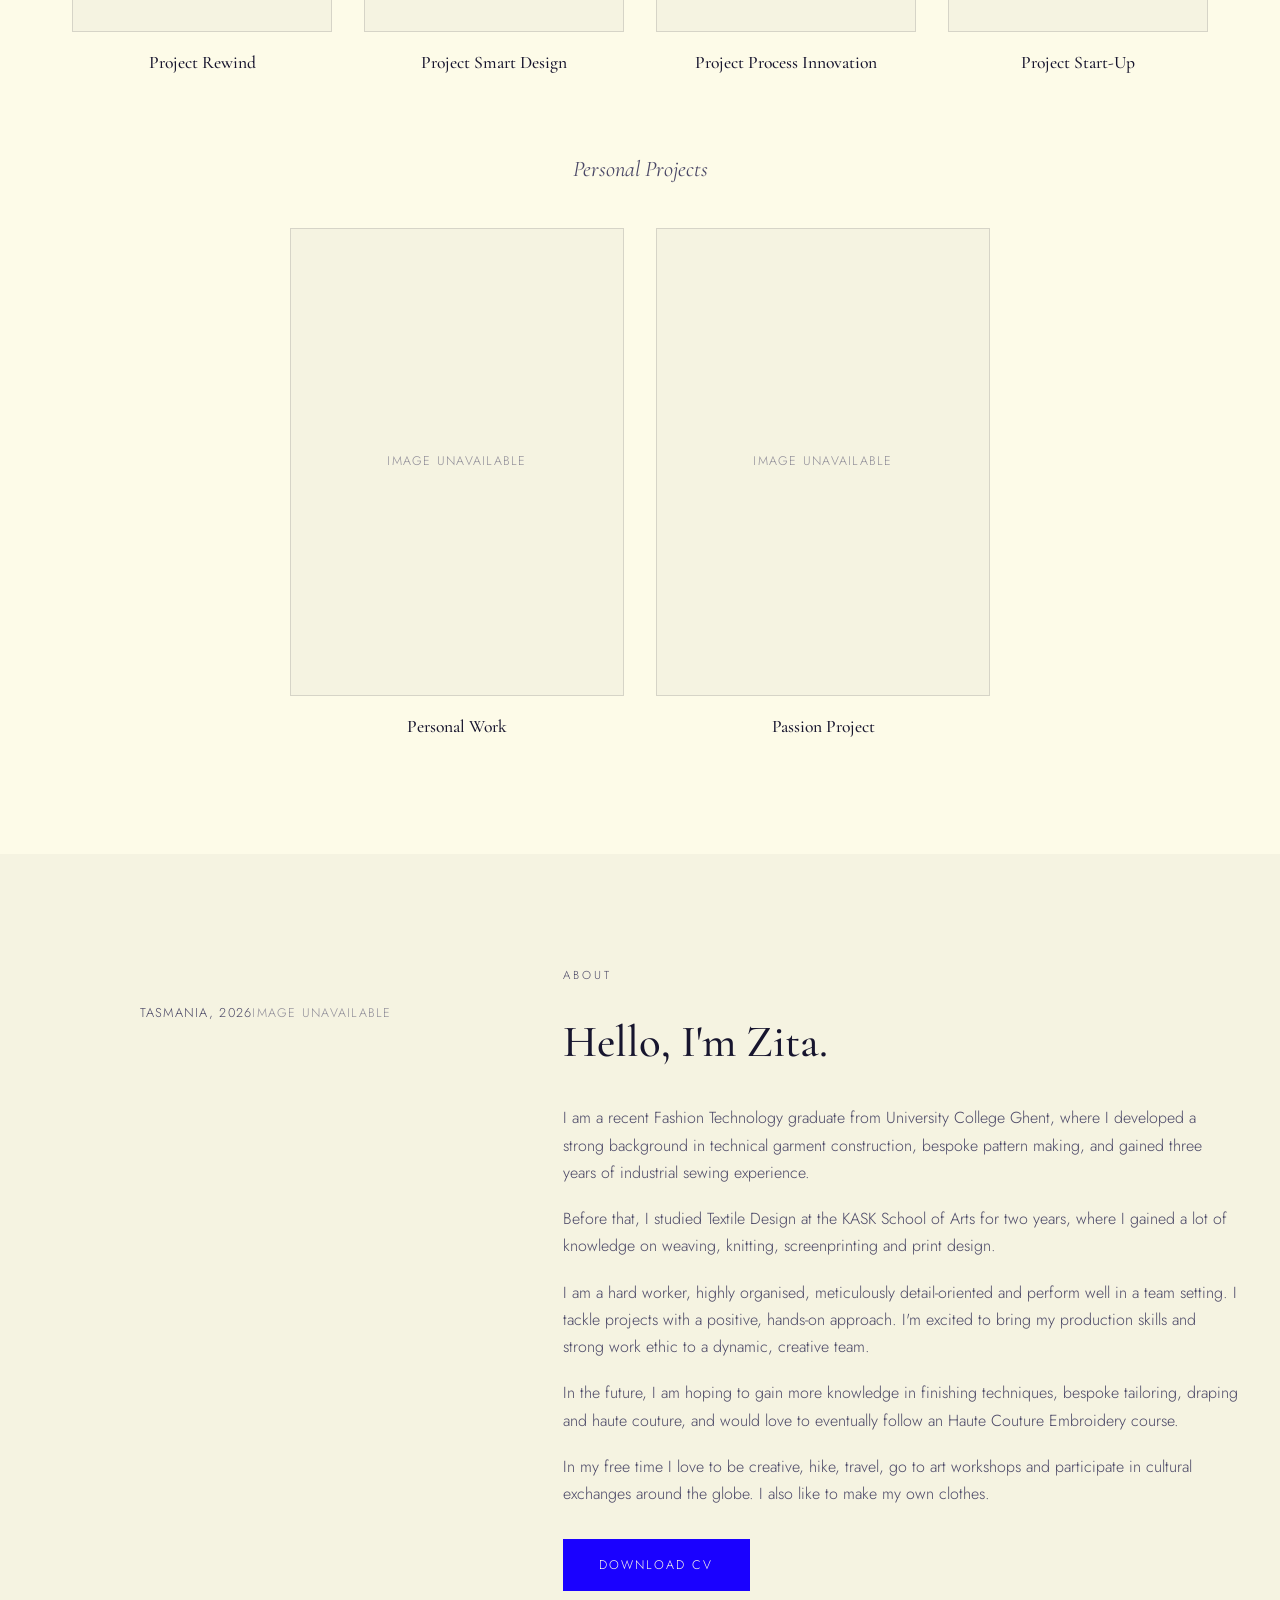
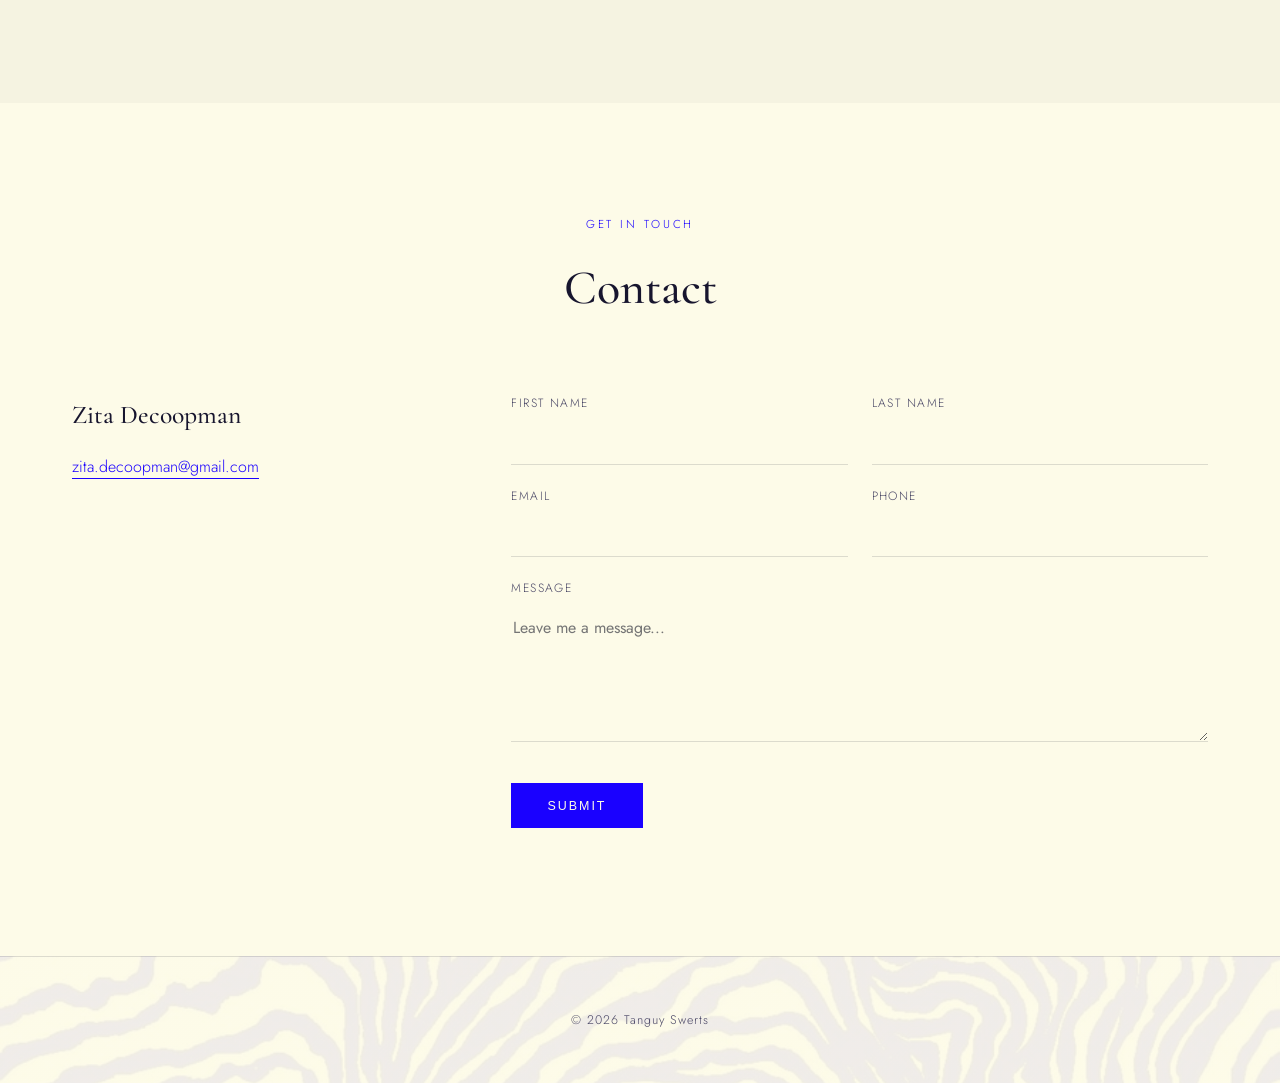
==== commit b374d4a7: "Self-host the two Google fonts Loading them from fonts.googleapis.com sent every visitor's IP addres" ====
--- a/index.html
+++ b/index.html
@@ -9,12 +9,35 @@
 <meta property="og:type" content="website">
 <meta property="og:title" id="ogTitle" content="Zita Decoopman — Portfolio">
 <meta property="og:description" id="ogDescription" content="Fashion Technology portfolio: garment construction, pattern making, and textile design.">
-<meta property="og:image" id="ogImage" content="">
+<!-- Filled in from site.json by script.js; the value here is what a scraper
+     that does not run scripts reads, which is most of them. -->
+<meta property="og:image" id="ogImage" content="https://draumbear.github.io/zita-portfolio/assets/hero-pattern.jpg">
 <meta name="twitter:card" content="summary_large_image">
-<link rel="stylesheet" href="styles.css?v=20260817w">
-<link rel="preconnect" href="https://fonts.googleapis.com">
-<link rel="preconnect" href="https://fonts.gstatic.com" crossorigin>
-<link href="https://fonts.googleapis.com/css2?family=Cormorant+Garamond:ital,wght@0,400;0,500;0,600;1,400&family=Jost:wght@300;400;500;600&display=swap" rel="stylesheet">
+<link rel="stylesheet" href="styles.css?v=3af05132">
+<link rel="stylesheet" href="assets/fonts/fonts.css?v=3af05132">
+<link rel="canonical" href="https://draumbear.github.io/zita-portfolio/">
+<script type="application/ld+json">
+{
+  "@context": "https://schema.org",
+  "@type": "Person",
+  "name": "Zita Decoopman",
+  "url": "https://draumbear.github.io/zita-portfolio/",
+  "image": "https://draumbear.github.io/zita-portfolio/assets/hero-pattern.jpg",
+  "jobTitle": "Fashion Technology",
+  "description": "I am a recent Fashion Technology graduate from University College Ghent, where I developed a strong background in technical garment construction, bespoke pattern making, and gained three years of industrial sewing experience."
+}
+</script>
+<!-- social:start -->
+<!-- Preview card for links shared in WhatsApp, Facebook, Instagram.
+     Written by scripts/build_seo.py from this page's own title and
+     description -- edit those, then re-run it. -->
+<meta property="og:site_name" content="Zita Decoopman">
+<meta property="og:locale" content="en_GB">
+<meta property="og:url" content="https://draumbear.github.io/zita-portfolio/">
+<meta name="twitter:title" content="Zita Decoopman — Portfolio">
+<meta name="twitter:description" content="Zita Decoopman — Fashion Technology portfolio: garment construction, pattern making, and textile design.">
+<meta name="twitter:image" content="https://draumbear.github.io/zita-portfolio/assets/hero-pattern.jpg">
+<!-- social:end -->
 </head>
 <body>
 
@@ -178,7 +201,7 @@
   <p>&copy; <span id="year"></span> Tanguy Swerts</p>
 </footer>
 
-<script src="site-data.js?v=20260817o"></script>
-<script src="script.js?v=20260817r"></script>
+<script src="site-data.js?v=3af05132"></script>
+<script src="script.js?v=3af05132"></script>
 </body>
 </html>
--- a/assets/fonts/fonts.css
+++ b/assets/fonts/fonts.css
@@ -0,0 +1,155 @@
+/* Self-hosted copies of the two Google fonts this site uses.
+ *
+ * Loading them from fonts.googleapis.com sent every visitor's IP address to
+ * Google before a word was rendered -- a transfer a portfolio has no need to
+ * make, and one a German court has already fined a site for. It also cost two
+ * extra origins that any Content-Security-Policy would have to allow.
+ *
+ * Latin and latin-ext only: the site is in English, and shipping the cyrillic,
+ * greek and vietnamese cuts would multiply the download for characters no page
+ * uses. Regenerate with scripts/build_fonts.py if a weight is ever added.
+ */
+
+@font-face {
+  font-family: 'Cormorant Garamond';
+  font-style: italic;
+  font-weight: 400;
+  font-display: swap;
+  src: url(cormorant-garamond-400-italic-latin-ext.woff2) format('woff2');
+  unicode-range: U+0100-02BA, U+02BD-02C5, U+02C7-02CC, U+02CE-02D7, U+02DD-02FF, U+0304, U+0308, U+0329, U+1D00-1DBF, U+1E00-1E9F, U+1EF2-1EFF, U+2020, U+20A0-20AB, U+20AD-20C0, U+2113, U+2C60-2C7F, U+A720-A7FF;
+}
+
+@font-face {
+  font-family: 'Cormorant Garamond';
+  font-style: italic;
+  font-weight: 400;
+  font-display: swap;
+  src: url(cormorant-garamond-400-italic-latin.woff2) format('woff2');
+  unicode-range: U+0000-00FF, U+0131, U+0152-0153, U+02BB-02BC, U+02C6, U+02DA, U+02DC, U+0304, U+0308, U+0329, U+2000-206F, U+20AC, U+2122, U+2191, U+2193, U+2212, U+2215, U+FEFF, U+FFFD;
+}
+
+@font-face {
+  font-family: 'Cormorant Garamond';
+  font-style: normal;
+  font-weight: 400;
+  font-display: swap;
+  src: url(cormorant-garamond-400-normal-latin-ext.woff2) format('woff2');
+  unicode-range: U+0100-02BA, U+02BD-02C5, U+02C7-02CC, U+02CE-02D7, U+02DD-02FF, U+0304, U+0308, U+0329, U+1D00-1DBF, U+1E00-1E9F, U+1EF2-1EFF, U+2020, U+20A0-20AB, U+20AD-20C0, U+2113, U+2C60-2C7F, U+A720-A7FF;
+}
+
+@font-face {
+  font-family: 'Cormorant Garamond';
+  font-style: normal;
+  font-weight: 400;
+  font-display: swap;
+  src: url(cormorant-garamond-400-normal-latin.woff2) format('woff2');
+  unicode-range: U+0000-00FF, U+0131, U+0152-0153, U+02BB-02BC, U+02C6, U+02DA, U+02DC, U+0304, U+0308, U+0329, U+2000-206F, U+20AC, U+2122, U+2191, U+2193, U+2212, U+2215, U+FEFF, U+FFFD;
+}
+
+@font-face {
+  font-family: 'Cormorant Garamond';
+  font-style: normal;
+  font-weight: 500;
+  font-display: swap;
+  src: url(cormorant-garamond-500-normal-latin-ext.woff2) format('woff2');
+  unicode-range: U+0100-02BA, U+02BD-02C5, U+02C7-02CC, U+02CE-02D7, U+02DD-02FF, U+0304, U+0308, U+0329, U+1D00-1DBF, U+1E00-1E9F, U+1EF2-1EFF, U+2020, U+20A0-20AB, U+20AD-20C0, U+2113, U+2C60-2C7F, U+A720-A7FF;
+}
+
+@font-face {
+  font-family: 'Cormorant Garamond';
+  font-style: normal;
+  font-weight: 500;
+  font-display: swap;
+  src: url(cormorant-garamond-500-normal-latin.woff2) format('woff2');
+  unicode-range: U+0000-00FF, U+0131, U+0152-0153, U+02BB-02BC, U+02C6, U+02DA, U+02DC, U+0304, U+0308, U+0329, U+2000-206F, U+20AC, U+2122, U+2191, U+2193, U+2212, U+2215, U+FEFF, U+FFFD;
+}
+
+@font-face {
+  font-family: 'Cormorant Garamond';
+  font-style: normal;
+  font-weight: 600;
+  font-display: swap;
+  src: url(cormorant-garamond-600-normal-latin-ext.woff2) format('woff2');
+  unicode-range: U+0100-02BA, U+02BD-02C5, U+02C7-02CC, U+02CE-02D7, U+02DD-02FF, U+0304, U+0308, U+0329, U+1D00-1DBF, U+1E00-1E9F, U+1EF2-1EFF, U+2020, U+20A0-20AB, U+20AD-20C0, U+2113, U+2C60-2C7F, U+A720-A7FF;
+}
+
+@font-face {
+  font-family: 'Cormorant Garamond';
+  font-style: normal;
+  font-weight: 600;
+  font-display: swap;
+  src: url(cormorant-garamond-600-normal-latin.woff2) format('woff2');
+  unicode-range: U+0000-00FF, U+0131, U+0152-0153, U+02BB-02BC, U+02C6, U+02DA, U+02DC, U+0304, U+0308, U+0329, U+2000-206F, U+20AC, U+2122, U+2191, U+2193, U+2212, U+2215, U+FEFF, U+FFFD;
+}
+
+@font-face {
+  font-family: 'Jost';
+  font-style: normal;
+  font-weight: 300;
+  font-display: swap;
+  src: url(jost-300-normal-latin-ext.woff2) format('woff2');
+  unicode-range: U+0100-02BA, U+02BD-02C5, U+02C7-02CC, U+02CE-02D7, U+02DD-02FF, U+0304, U+0308, U+0329, U+1D00-1DBF, U+1E00-1E9F, U+1EF2-1EFF, U+2020, U+20A0-20AB, U+20AD-20C0, U+2113, U+2C60-2C7F, U+A720-A7FF;
+}
+
+@font-face {
+  font-family: 'Jost';
+  font-style: normal;
+  font-weight: 300;
+  font-display: swap;
+  src: url(jost-300-normal-latin.woff2) format('woff2');
+  unicode-range: U+0000-00FF, U+0131, U+0152-0153, U+02BB-02BC, U+02C6, U+02DA, U+02DC, U+0304, U+0308, U+0329, U+2000-206F, U+20AC, U+2122, U+2191, U+2193, U+2212, U+2215, U+FEFF, U+FFFD;
+}
+
+@font-face {
+  font-family: 'Jost';
+  font-style: normal;
+  font-weight: 400;
+  font-display: swap;
+  src: url(jost-400-normal-latin-ext.woff2) format('woff2');
+  unicode-range: U+0100-02BA, U+02BD-02C5, U+02C7-02CC, U+02CE-02D7, U+02DD-02FF, U+0304, U+0308, U+0329, U+1D00-1DBF, U+1E00-1E9F, U+1EF2-1EFF, U+2020, U+20A0-20AB, U+20AD-20C0, U+2113, U+2C60-2C7F, U+A720-A7FF;
+}
+
+@font-face {
+  font-family: 'Jost';
+  font-style: normal;
+  font-weight: 400;
+  font-display: swap;
+  src: url(jost-400-normal-latin.woff2) format('woff2');
+  unicode-range: U+0000-00FF, U+0131, U+0152-0153, U+02BB-02BC, U+02C6, U+02DA, U+02DC, U+0304, U+0308, U+0329, U+2000-206F, U+20AC, U+2122, U+2191, U+2193, U+2212, U+2215, U+FEFF, U+FFFD;
+}
+
+@font-face {
+  font-family: 'Jost';
+  font-style: normal;
+  font-weight: 500;
+  font-display: swap;
+  src: url(jost-500-normal-latin-ext.woff2) format('woff2');
+  unicode-range: U+0100-02BA, U+02BD-02C5, U+02C7-02CC, U+02CE-02D7, U+02DD-02FF, U+0304, U+0308, U+0329, U+1D00-1DBF, U+1E00-1E9F, U+1EF2-1EFF, U+2020, U+20A0-20AB, U+20AD-20C0, U+2113, U+2C60-2C7F, U+A720-A7FF;
+}
+
+@font-face {
+  font-family: 'Jost';
+  font-style: normal;
+  font-weight: 500;
+  font-display: swap;
+  src: url(jost-500-normal-latin.woff2) format('woff2');
+  unicode-range: U+0000-00FF, U+0131, U+0152-0153, U+02BB-02BC, U+02C6, U+02DA, U+02DC, U+0304, U+0308, U+0329, U+2000-206F, U+20AC, U+2122, U+2191, U+2193, U+2212, U+2215, U+FEFF, U+FFFD;
+}
+
+@font-face {
+  font-family: 'Jost';
+  font-style: normal;
+  font-weight: 600;
+  font-display: swap;
+  src: url(jost-600-normal-latin-ext.woff2) format('woff2');
+  unicode-range: U+0100-02BA, U+02BD-02C5, U+02C7-02CC, U+02CE-02D7, U+02DD-02FF, U+0304, U+0308, U+0329, U+1D00-1DBF, U+1E00-1E9F, U+1EF2-1EFF, U+2020, U+20A0-20AB, U+20AD-20C0, U+2113, U+2C60-2C7F, U+A720-A7FF;
+}
+
+@font-face {
+  font-family: 'Jost';
+  font-style: normal;
+  font-weight: 600;
+  font-display: swap;
+  src: url(jost-600-normal-latin.woff2) format('woff2');
+  unicode-range: U+0000-00FF, U+0131, U+0152-0153, U+02BB-02BC, U+02C6, U+02DA, U+02DC, U+0304, U+0308, U+0329, U+2000-206F, U+20AC, U+2122, U+2191, U+2193, U+2212, U+2215, U+FEFF, U+FFFD;
+}
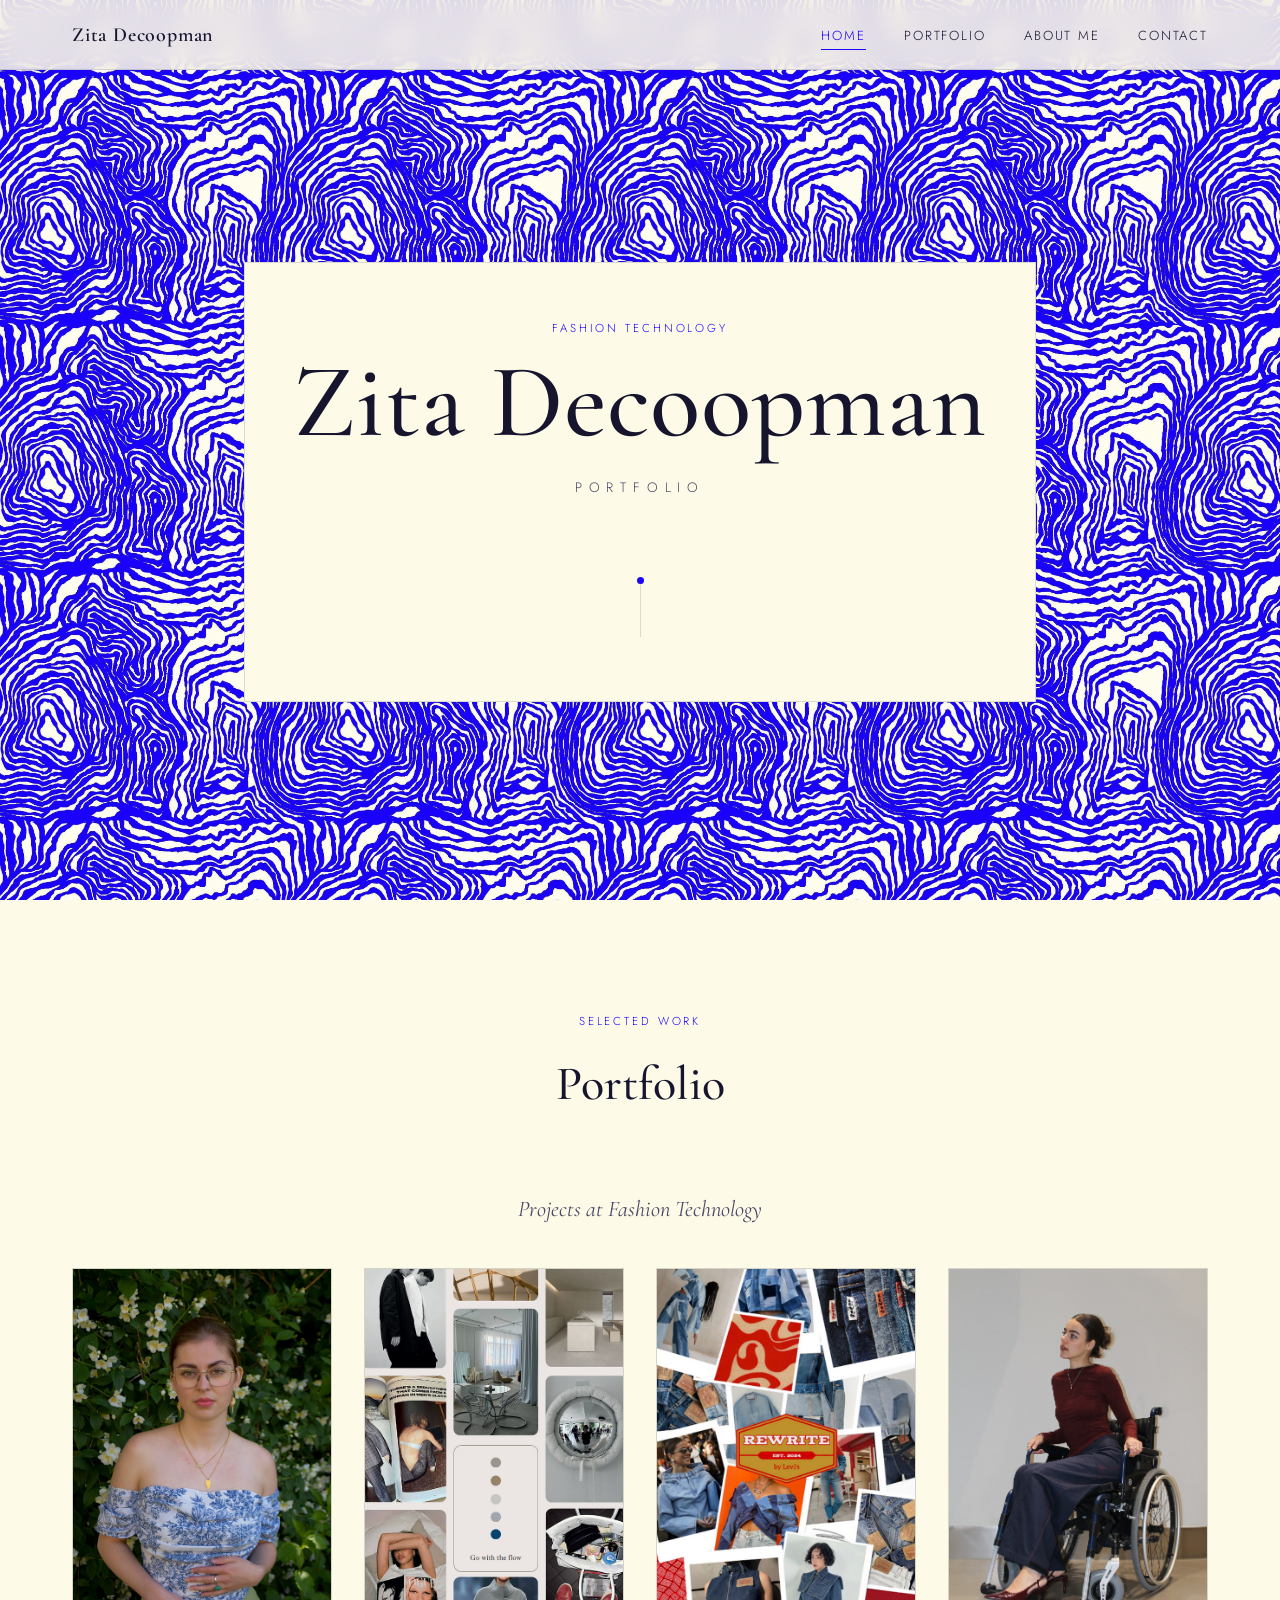
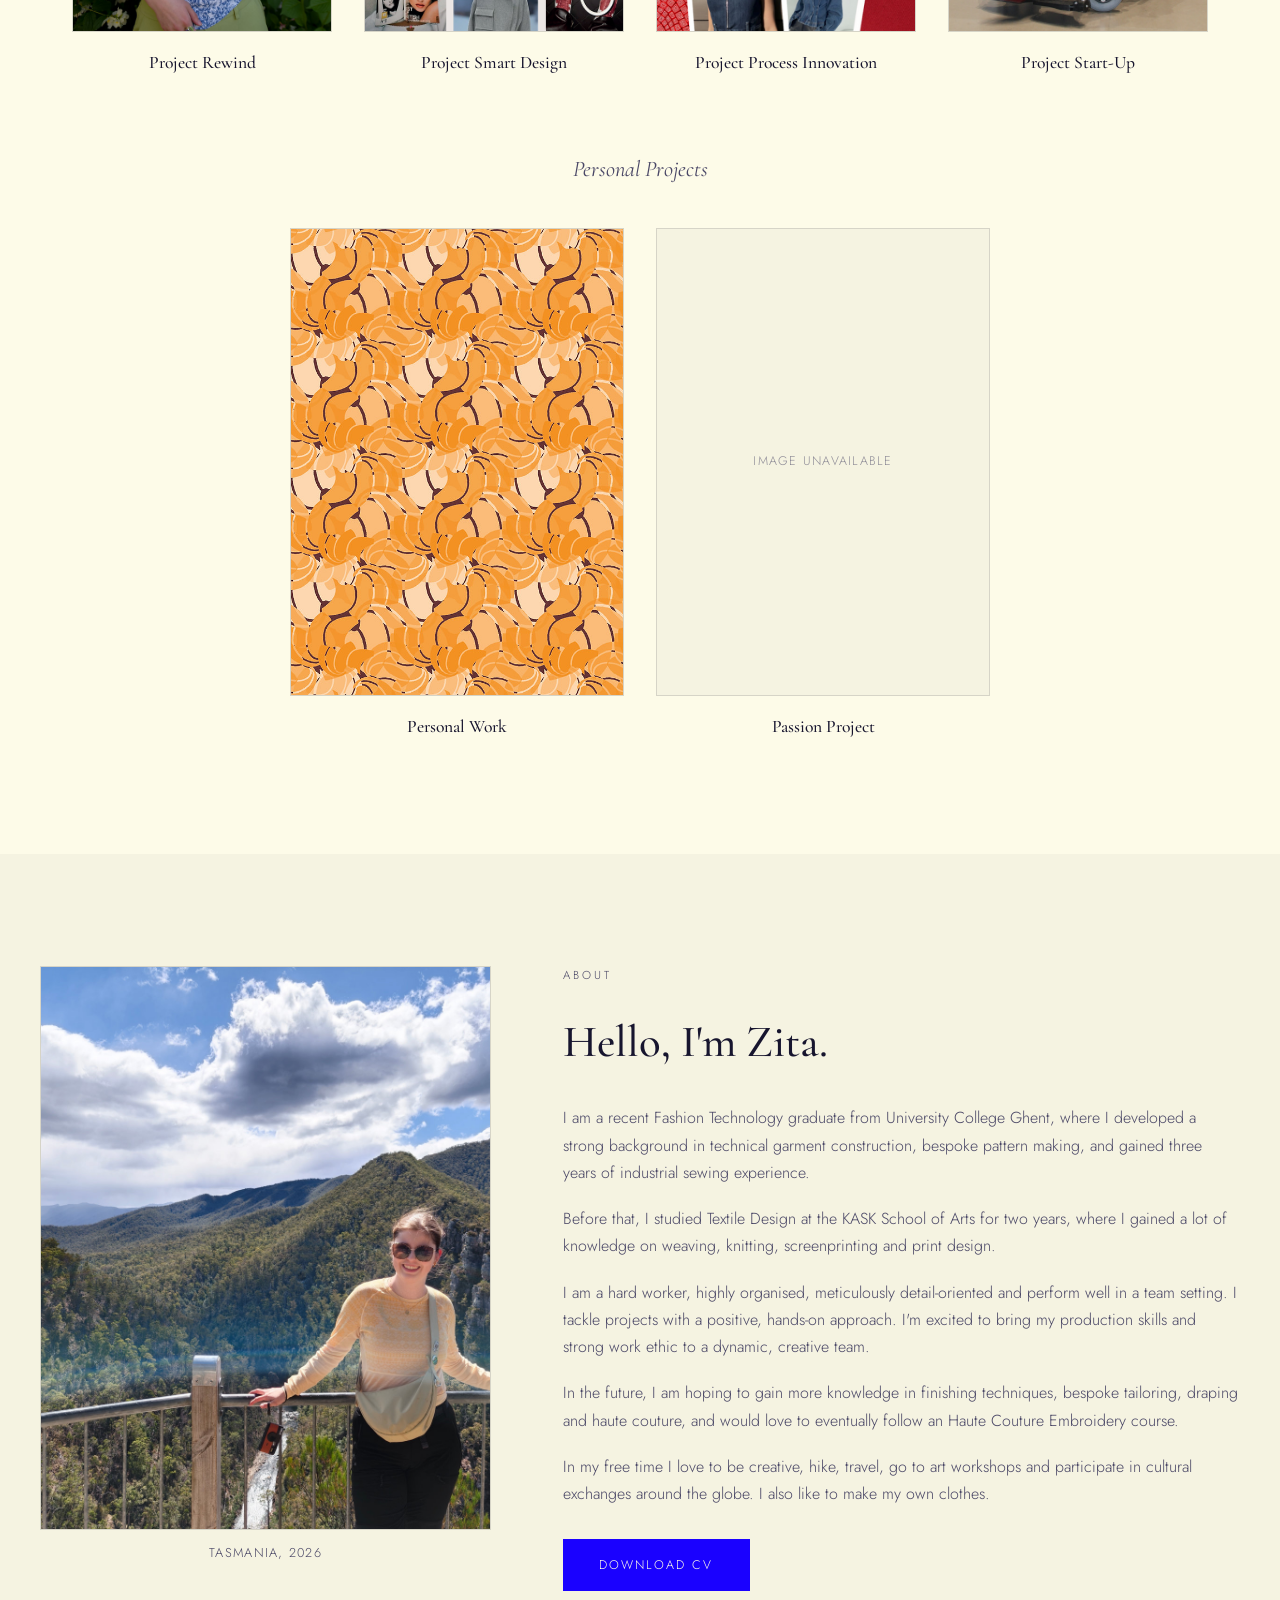
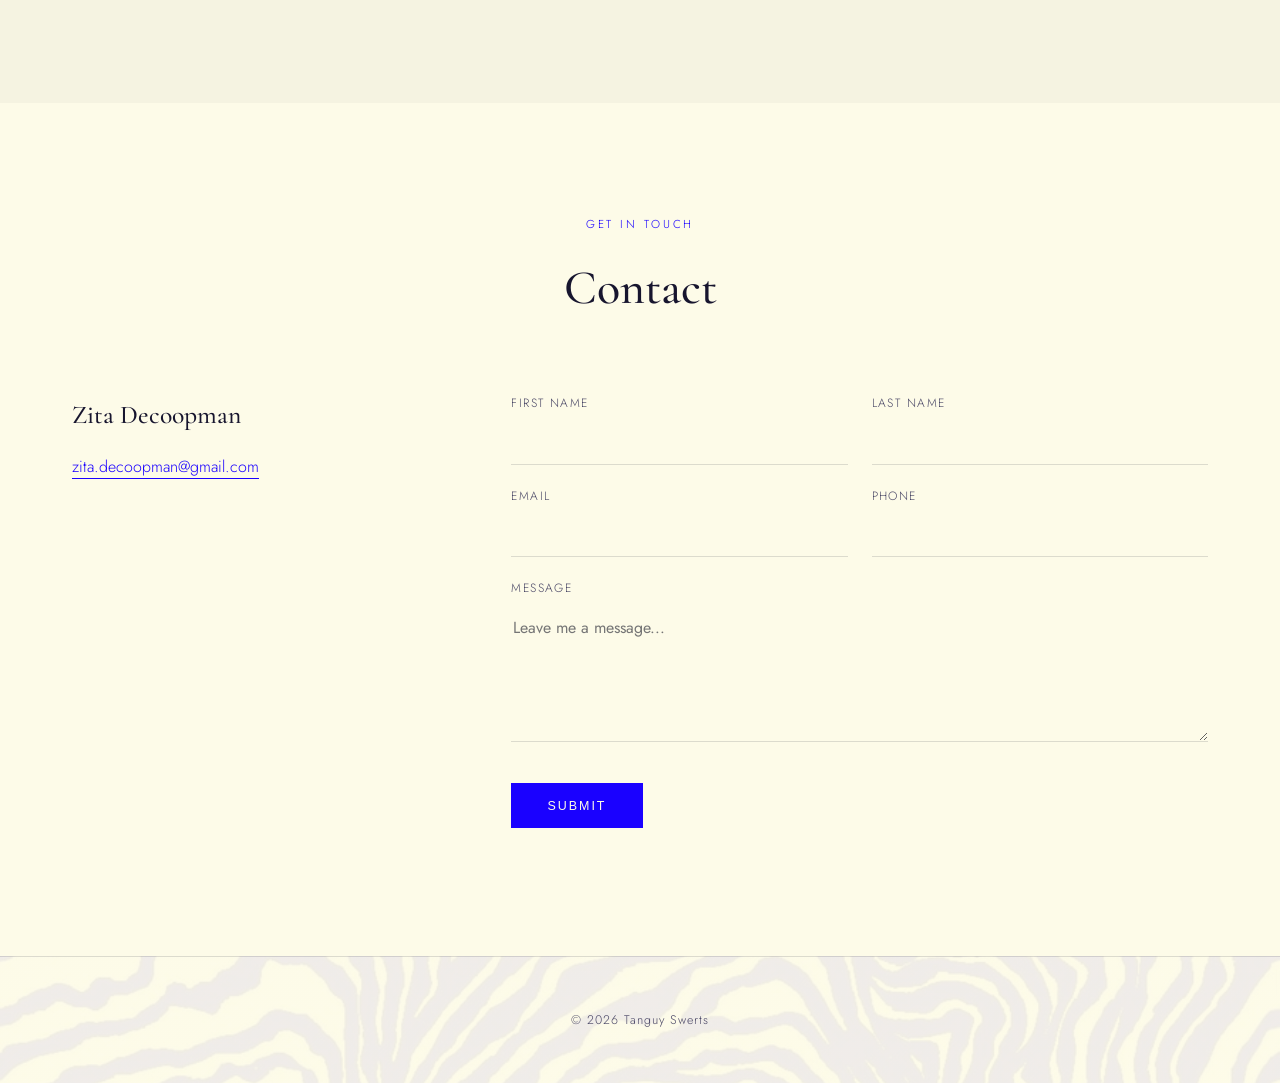
==== commit 90aa4983: "netlify.toml: security headers and a strict CSP Inert until the site moves -- GitHub Pages cannot se" ====
--- a/index.html
+++ b/index.html
@@ -13,8 +13,8 @@
      that does not run scripts reads, which is most of them. -->
 <meta property="og:image" id="ogImage" content="https://draumbear.github.io/zita-portfolio/assets/hero-pattern.jpg">
 <meta name="twitter:card" content="summary_large_image">
-<link rel="stylesheet" href="styles.css?v=3af05132">
-<link rel="stylesheet" href="assets/fonts/fonts.css?v=3af05132">
+<link rel="stylesheet" href="styles.css?v=a1c96044">
+<link rel="stylesheet" href="assets/fonts/fonts.css?v=a1c96044">
 <link rel="canonical" href="https://draumbear.github.io/zita-portfolio/">
 <script type="application/ld+json">
 {
@@ -201,7 +201,7 @@
   <p>&copy; <span id="year"></span> Tanguy Swerts</p>
 </footer>
 
-<script src="site-data.js?v=3af05132"></script>
-<script src="script.js?v=3af05132"></script>
+<script src="site-data.js?v=a1c96044"></script>
+<script src="script.js?v=a1c96044"></script>
 </body>
 </html>
